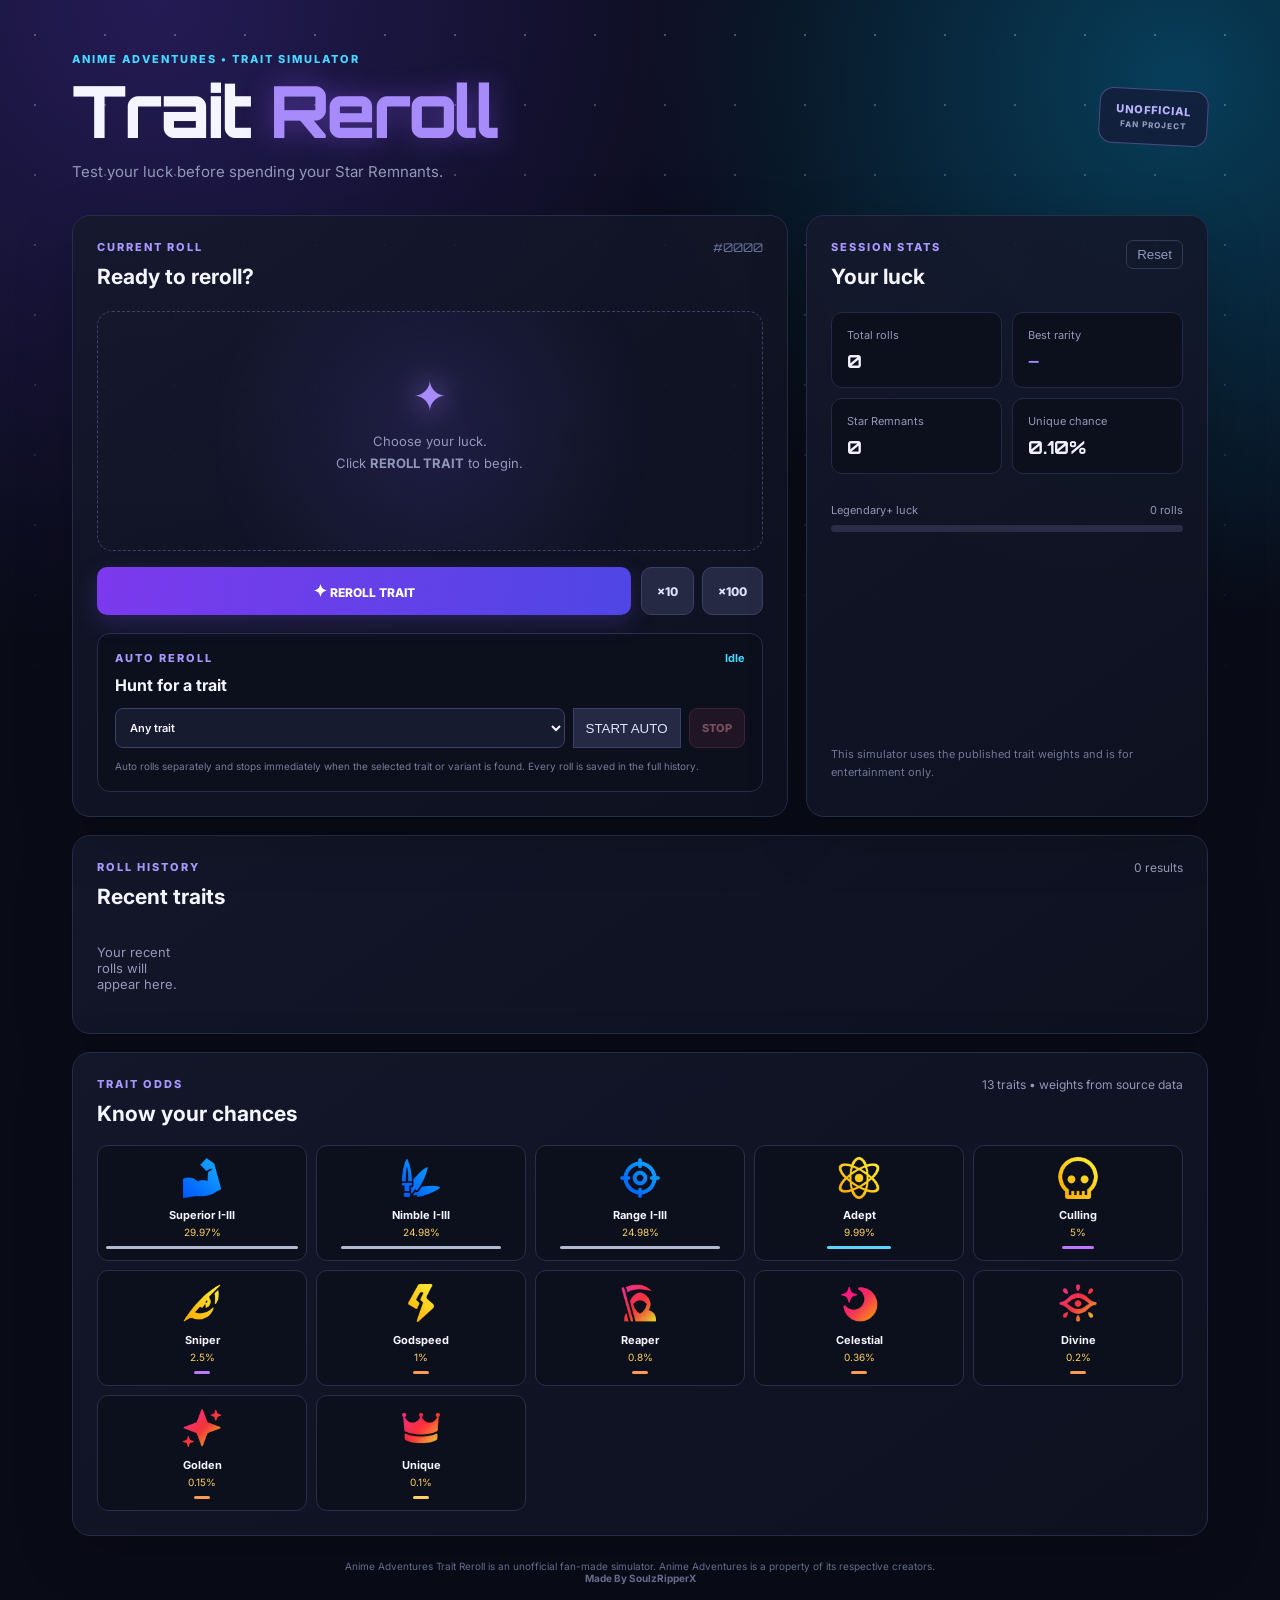
==== traits/index.html @ 4e301a9c "Add Anime Adventures trait reroll simulator under traits" ====
<!doctype html>
<html lang="en">
<head>
  <meta charset="UTF-8" />
  <meta name="viewport" content="width=device-width, initial-scale=1.0" />
  <meta name="theme-color" content="#090b17" />
  <title>Anime Adventures — Trait Reroll</title>
  <link rel="preconnect" href="https://fonts.googleapis.com">
  <link rel="preconnect" href="https://fonts.gstatic.com" crossorigin>
  <link href="https://fonts.googleapis.com/css2?family=Inter:wght@400;500;600;700;800&family=Orbitron:wght@600;800&display=swap" rel="stylesheet">
  <link rel="stylesheet" href="style.css" />
</head>
<body>
  <div class="stars"></div>
  <main class="shell">
    <header class="hero">
      <div>
        <p class="eyebrow">ANIME ADVENTURES • TRAIT SIMULATOR</p>
        <h1>Trait <span>Reroll</span></h1>
        <p class="subtitle">Test your luck before spending your Star Remnants.</p>
      </div>
      <div class="hero-badge">UNOFFICIAL<br><small>FAN PROJECT</small></div>
    </header>

    <section class="dashboard">
      <div class="panel roll-panel">
        <div class="panel-heading">
          <div><p class="kicker">CURRENT ROLL</p><h2 id="resultTitle">Ready to reroll?</h2></div>
          <div class="roll-number" id="rollNumber">#0000</div>
        </div>
        <div class="result-card" id="resultCard">
          <div class="result-placeholder"><div class="dice">✦</div><p>Choose your luck.<br>Click <b>REROLL TRAIT</b> to begin.</p></div>
        </div>
        <div class="controls">
          <button class="primary" id="rollBtn"><span>✦</span> REROLL TRAIT</button>
          <div class="quick-rolls">
            <button class="secondary" data-rolls="10">×10</button>
            <button class="secondary" data-rolls="100">×100</button>
          </div>
        </div>
        <div class="auto-box">
          <div class="panel-heading"><div><p class="kicker">AUTO REROLL</p><h2>Hunt for a trait</h2></div><span class="auto-status" id="autoStatus">Idle</span></div>
          <div class="auto-controls">
            <select id="autoTarget" aria-label="Choose target trait"></select>
            <button class="secondary" id="autoStart">START AUTO</button>
            <button class="stop" id="autoStop" disabled>STOP</button>
          </div>
          <p class="auto-help">Auto rolls separately and stops immediately when the selected trait or variant is found. Every roll is saved in the full history.</p>
        </div>
      </div>

      <div class="panel stats-panel">
        <div class="panel-heading"><div><p class="kicker">SESSION STATS</p><h2>Your luck</h2></div><button class="reset" id="resetBtn">Reset</button></div>
        <div class="stat-grid">
          <div class="stat"><span>Total rolls</span><strong id="totalRolls">0</strong></div>
          <div class="stat"><span>Best rarity</span><strong id="bestRarity">—</strong></div>
          <div class="stat"><span>Star Remnants</span><strong id="remnants">0</strong></div>
          <div class="stat"><span>Unique chance</span><strong>0.10%</strong></div>
        </div>
        <div class="meter-label"><span>Legendary+ luck</span><span id="rareCount">0 rolls</span></div>
        <div class="meter"><div id="rareMeter"></div></div>
        <p class="note">This simulator uses the published trait weights and is for entertainment only.</p>
      </div>
    </section>

    <section class="panel history-panel">
      <div class="panel-heading"><div><p class="kicker">ROLL HISTORY</p><h2>Recent traits</h2></div><span class="history-count" id="historyCount">0 results</span></div>
      <div class="history" id="history"><div class="empty-history">Your recent rolls will appear here.</div></div>
    </section>

    <section class="panel odds-panel">
      <div class="panel-heading"><div><p class="kicker">TRAIT ODDS</p><h2>Know your chances</h2></div><span class="updated">13 traits • weights from source data</span></div>
      <div class="odds-grid" id="oddsGrid"></div>
    </section>

    <footer>Anime Adventures Trait Reroll is an unofficial fan-made simulator. Anime Adventures is a property of its respective creators.<br><strong>Made By SoulzRipperX</strong></footer>
  </main>
  <script src="script.js"></script>
</body>
</html>
---- traits/style.css ----
:root{--bg:#090b17;--panel:#111426;--panel2:#171b30;--line:#272c48;--text:#f4f5ff;--muted:#9298b9;--accent:#8b5cf6;--cyan:#46d8ff;--gold:#ffd166}
*{box-sizing:border-box}body{margin:0;color:var(--text);background:radial-gradient(circle at 12% 0%,#241b55 0,transparent 33%),radial-gradient(circle at 92% 5%,#073e5a 0,transparent 28%),var(--bg);font-family:Inter,system-ui,sans-serif;min-height:100vh}.stars{position:fixed;inset:0;pointer-events:none;opacity:.27;background-image:radial-gradient(#fff 1px,transparent 1px);background-size:70px 70px;mask-image:linear-gradient(to bottom,#000,transparent 80%)}
.shell{position:relative;max-width:1180px;margin:auto;padding:52px 22px 30px}.hero{display:flex;justify-content:space-between;gap:30px;align-items:center;margin-bottom:34px}.eyebrow,.kicker{color:var(--cyan);font-size:11px;font-weight:800;letter-spacing:2px;margin:0 0 10px}.hero h1{font:800 clamp(42px,7vw,72px)/.95 Orbitron,sans-serif;margin:0;letter-spacing:-3px}.hero h1 span{color:#a78bfa;text-shadow:0 0 28px #8b5cf677}.subtitle{color:var(--muted);margin:18px 0 0;font-size:15px}.hero-badge{border:1px solid #4c4a83;color:#b9b2ff;text-align:center;border-radius:14px;padding:13px 16px;font-size:11px;font-weight:800;letter-spacing:1px;background:#171532aa;transform:rotate(3deg)}.hero-badge small{font-size:8px;color:var(--muted)}
.dashboard{display:grid;grid-template-columns:1.28fr .72fr;gap:18px}.panel{background:linear-gradient(145deg,#15192cdd,#0f1221dd);border:1px solid var(--line);border-radius:18px;box-shadow:0 18px 60px #0003;padding:24px}.panel-heading{display:flex;align-items:flex-start;justify-content:space-between;gap:12px}.panel h2{font-size:21px;margin:0}.kicker{color:#a897ff}.roll-number,.history-count,.updated{color:var(--muted);font-size:12px}.roll-number{font-family:Orbitron;color:#6c7399}.result-card{height:240px;border:1px dashed #3d4268;border-radius:15px;margin:22px 0 16px;display:grid;place-items:center;background:radial-gradient(circle,#272354aa,transparent 62%);overflow:hidden}.result-placeholder{text-align:center;color:var(--muted);line-height:1.7;font-size:13px}.dice{color:#a78bfa;font-size:42px;line-height:1;margin-bottom:8px;text-shadow:0 0 30px #a78bfa}.result-content{text-align:center;animation:pop .35s ease-out}.result-icon{width:100px;height:100px;object-fit:contain;filter:drop-shadow(0 12px 22px #0008)}.result-content h3{font:800 27px Orbitron;margin:8px 0 4px}.result-content p{color:var(--muted);font-size:12px;margin:0}.result-content .chance{color:var(--gold);font-weight:700;margin-top:8px}@keyframes pop{from{transform:scale(.65);opacity:0}to{transform:scale(1);opacity:1}}
.controls{display:flex;gap:10px}.controls button{height:48px;border-radius:10px;border:0;font:800 12px Inter;cursor:pointer;transition:.18s}.controls button:hover{transform:translateY(-2px)}.primary{background:linear-gradient(100deg,#7c3aed,#4f46e5);color:white;flex:1;box-shadow:0 8px 22px #6844e544}.primary span{font-size:17px}.quick-rolls{display:flex;gap:8px}.secondary{background:#252943;color:#dfe2ff;padding:0 15px;border:1px solid #3b4165!important}.toggle-row{display:flex;align-items:center;gap:9px;color:#b9bdd5;font-size:12px;margin-top:17px}.toggle-row em{color:#9f8cff;font-style:normal;margin-left:auto}.toggle-row input{display:none}.switch{width:31px;height:18px;border-radius:20px;background:#363b5a;position:relative}.switch:after{content:'';position:absolute;width:12px;height:12px;top:3px;left:3px;border-radius:50%;background:#9da3c1;transition:.2s}.toggle-row input:checked+.switch{background:#7045de}.toggle-row input:checked+.switch:after{left:16px;background:#fff}
.stats-panel{display:flex;flex-direction:column}.reset{background:none;border:1px solid #343957;border-radius:7px;color:var(--muted);padding:6px 10px;cursor:pointer}.stat-grid{display:grid;grid-template-columns:1fr 1fr;gap:10px;margin:23px 0}.stat{padding:15px;background:#0c0f1c;border:1px solid #242945;border-radius:11px}.stat span{display:block;color:var(--muted);font-size:11px;margin-bottom:8px}.stat strong{font:700 18px Orbitron;color:#f3f1ff}.stat:nth-child(2) strong{color:#a78bfa;font-size:14px}.meter-label{display:flex;justify-content:space-between;color:var(--muted);font-size:11px;margin:6px 0 8px}.meter{height:7px;border-radius:10px;background:#292d46;overflow:hidden}.meter div{height:100%;width:0;background:linear-gradient(90deg,#7c3aed,#f43f5e);transition:width .3s}.note{font-size:11px;line-height:1.6;color:#707798;margin-top:auto;padding-top:24px}
.history-panel,.odds-panel{margin-top:18px}.history{display:flex;gap:9px;overflow:auto;padding-top:18px;min-height:79px}.empty-history{color:var(--muted);font-size:13px;padding:17px 0}.history-item{flex:0 0 76px;text-align:center;background:#0c0f1c;border:1px solid #292e4a;border-radius:10px;padding:8px 4px}.history-item img{width:35px;height:35px;object-fit:contain}.history-item div{font-size:10px;font-weight:700;white-space:nowrap;overflow:hidden;text-overflow:ellipsis}.history-item small{font-size:9px;color:var(--muted)}.odds-grid{display:grid;grid-template-columns:repeat(5,1fr);gap:9px;margin-top:19px}.odds-item{position:relative;background:#0c0f1c;border:1px solid #292e4a;border-radius:11px;padding:11px 8px;text-align:center}.odds-item img{width:42px;height:42px;object-fit:contain}.odds-item .name{font-size:11px;font-weight:700;margin-top:5px}.odds-item .pct{font-size:10px;color:var(--gold);margin-top:4px}.odds-item .bar{height:3px;background:var(--rarity);width:var(--width);border-radius:3px;margin:8px auto 0}.odds-item:hover{border-color:#7162cf;transform:translateY(-2px)}footer{text-align:center;color:#656b8d;font-size:10px;margin:24px 0 0}
@media(max-width:760px){.shell{padding-top:30px}.hero{align-items:flex-start}.hero-badge{display:none}.dashboard{grid-template-columns:1fr}.result-card{height:210px}.odds-grid{grid-template-columns:repeat(3,1fr)}.updated{display:none}}@media(max-width:420px){.odds-grid{grid-template-columns:repeat(2,1fr)}.controls{flex-wrap:wrap}.primary{flex-basis:100%}.quick-rolls{width:100%}.secondary{flex:1}}
.history{display:grid;grid-template-columns:repeat(auto-fill,minmax(76px,1fr));gap:9px;padding-top:18px;min-height:79px;max-height:420px;overflow:auto}.history-item{flex:initial}.auto-box{margin-top:18px;padding:17px;border:1px solid #292e4a;border-radius:13px;background:#0c0f1c}.auto-box h2{font-size:16px}.auto-status{color:var(--cyan);font-size:11px;font-weight:700}.auto-controls{display:flex;gap:8px;margin-top:13px}.auto-controls select{min-width:0;flex:1;background:#171b30;color:var(--text);border:1px solid #3a4166;border-radius:8px;padding:0 10px;font:600 11px Inter}.auto-controls button{height:40px;padding:0 12px}.stop{background:#3b1e31;color:#ff9cae;border:1px solid #7a3b54;border-radius:8px;font:800 11px Inter;cursor:pointer}.stop:disabled,.secondary:disabled{opacity:.45;cursor:not-allowed}.auto-help{color:#747b9b;font-size:10px;line-height:1.5;margin:11px 0 0}
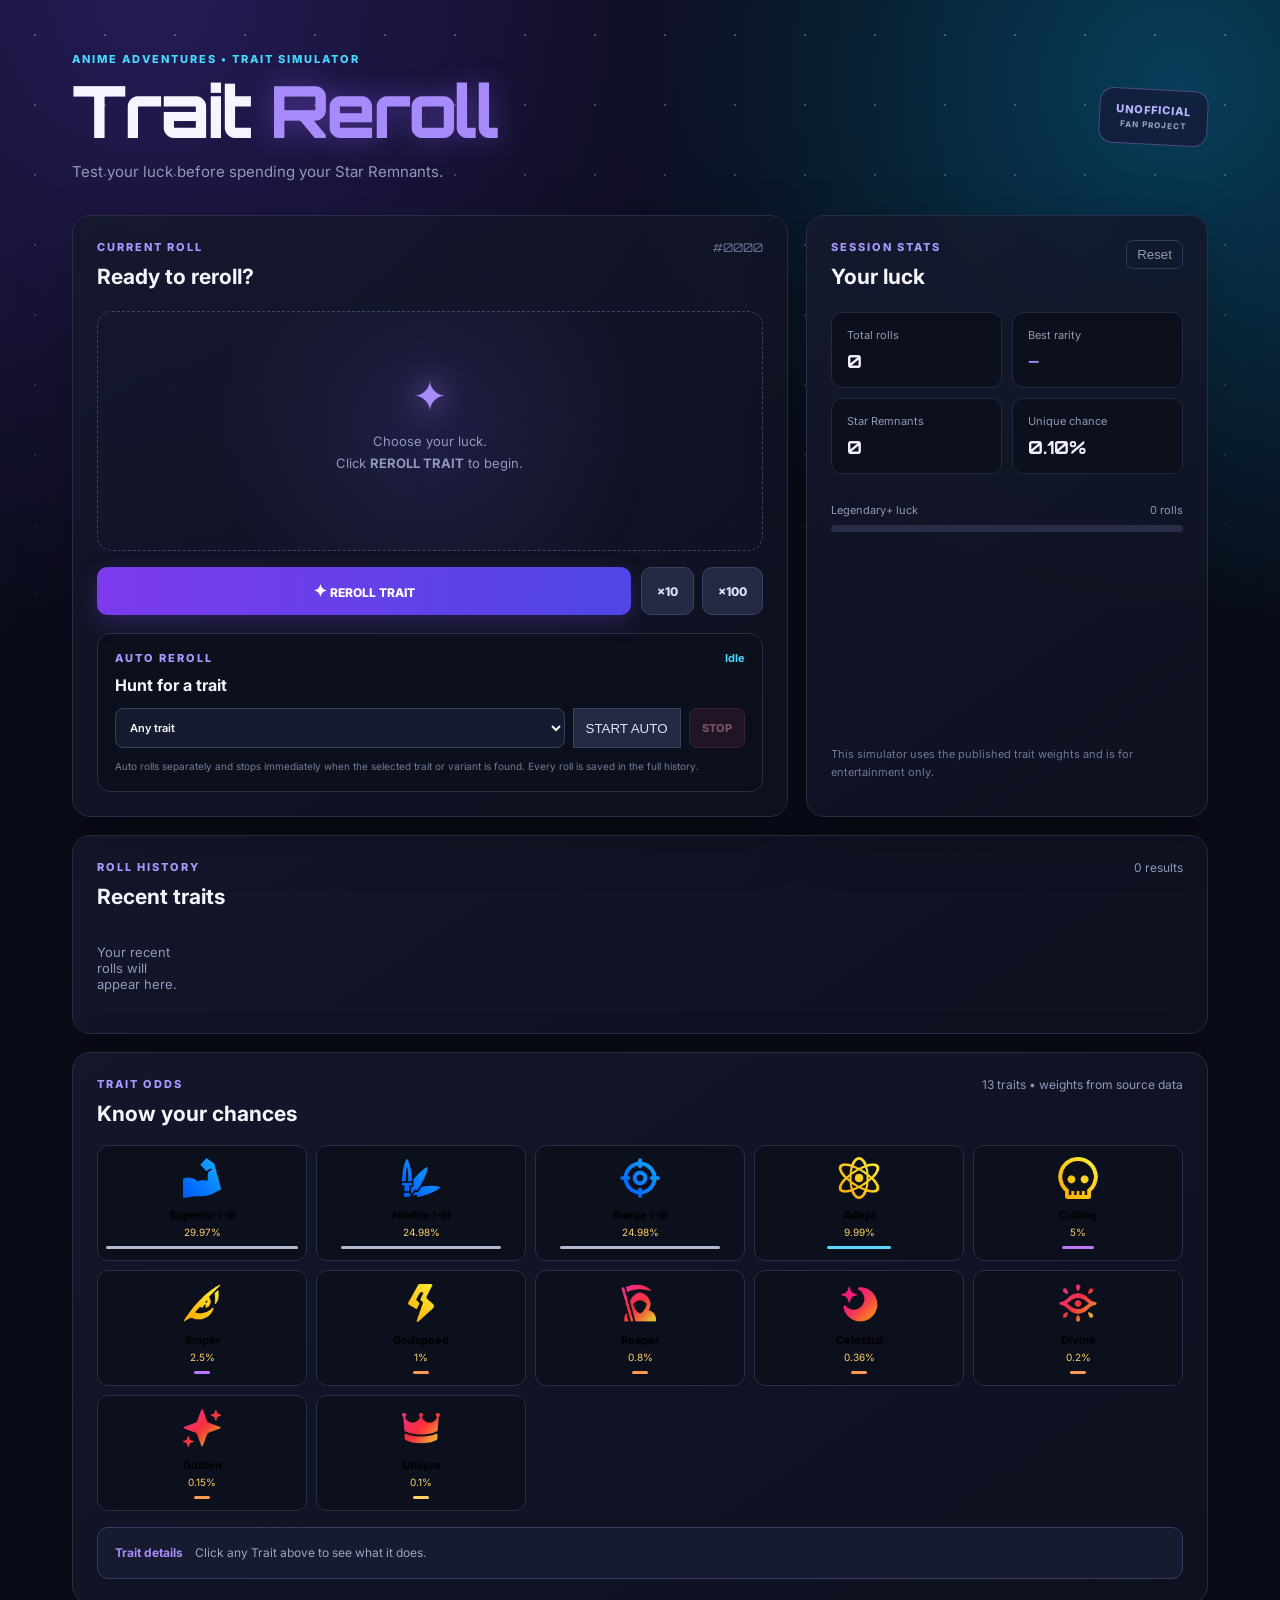
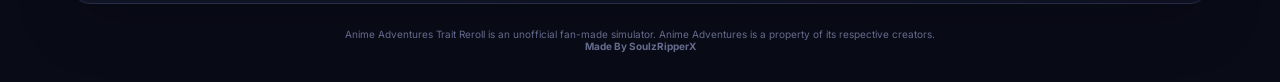
==== commit 3b3e0f4d: "Add clickable trait details and simplify roll result" ====
--- a/traits/index.html
+++ b/traits/index.html
@@ -71,6 +71,7 @@
     <section class="panel odds-panel">
       <div class="panel-heading"><div><p class="kicker">TRAIT ODDS</p><h2>Know your chances</h2></div><span class="updated">13 traits • weights from source data</span></div>
       <div class="odds-grid" id="oddsGrid"></div>
+      <div class="trait-info" id="traitInfo"><strong>Trait details</strong><span>Click any Trait above to see what it does.</span></div>
     </section>
 
     <footer>Anime Adventures Trait Reroll is an unofficial fan-made simulator. Anime Adventures is a property of its respective creators.<br><strong>Made By SoulzRipperX</strong></footer>
--- a/traits/style.css
+++ b/traits/style.css
@@ -7,3 +7,4 @@
 .history-panel,.odds-panel{margin-top:18px}.history{display:flex;gap:9px;overflow:auto;padding-top:18px;min-height:79px}.empty-history{color:var(--muted);font-size:13px;padding:17px 0}.history-item{flex:0 0 76px;text-align:center;background:#0c0f1c;border:1px solid #292e4a;border-radius:10px;padding:8px 4px}.history-item img{width:35px;height:35px;object-fit:contain}.history-item div{font-size:10px;font-weight:700;white-space:nowrap;overflow:hidden;text-overflow:ellipsis}.history-item small{font-size:9px;color:var(--muted)}.odds-grid{display:grid;grid-template-columns:repeat(5,1fr);gap:9px;margin-top:19px}.odds-item{position:relative;background:#0c0f1c;border:1px solid #292e4a;border-radius:11px;padding:11px 8px;text-align:center}.odds-item img{width:42px;height:42px;object-fit:contain}.odds-item .name{font-size:11px;font-weight:700;margin-top:5px}.odds-item .pct{font-size:10px;color:var(--gold);margin-top:4px}.odds-item .bar{height:3px;background:var(--rarity);width:var(--width);border-radius:3px;margin:8px auto 0}.odds-item:hover{border-color:#7162cf;transform:translateY(-2px)}footer{text-align:center;color:#656b8d;font-size:10px;margin:24px 0 0}
 @media(max-width:760px){.shell{padding-top:30px}.hero{align-items:flex-start}.hero-badge{display:none}.dashboard{grid-template-columns:1fr}.result-card{height:210px}.odds-grid{grid-template-columns:repeat(3,1fr)}.updated{display:none}}@media(max-width:420px){.odds-grid{grid-template-columns:repeat(2,1fr)}.controls{flex-wrap:wrap}.primary{flex-basis:100%}.quick-rolls{width:100%}.secondary{flex:1}}
 .history{display:grid;grid-template-columns:repeat(auto-fill,minmax(76px,1fr));gap:9px;padding-top:18px;min-height:79px;max-height:420px;overflow:auto}.history-item{flex:initial}.auto-box{margin-top:18px;padding:17px;border:1px solid #292e4a;border-radius:13px;background:#0c0f1c}.auto-box h2{font-size:16px}.auto-status{color:var(--cyan);font-size:11px;font-weight:700}.auto-controls{display:flex;gap:8px;margin-top:13px}.auto-controls select{min-width:0;flex:1;background:#171b30;color:var(--text);border:1px solid #3a4166;border-radius:8px;padding:0 10px;font:600 11px Inter}.auto-controls button{height:40px;padding:0 12px}.stop{background:#3b1e31;color:#ff9cae;border:1px solid #7a3b54;border-radius:8px;font:800 11px Inter;cursor:pointer}.stop:disabled,.secondary:disabled{opacity:.45;cursor:not-allowed}.auto-help{color:#747b9b;font-size:10px;line-height:1.5;margin:11px 0 0}
+.odds-item{cursor:pointer;font:inherit}.odds-item.selected{border-color:#a78bfa;box-shadow:0 0 0 2px #8b5cf644}.trait-info{display:flex;gap:12px;align-items:flex-start;margin-top:16px;padding:15px 17px;border:1px solid #363c61;border-radius:11px;background:#171b30;color:#c2c7e1;font-size:12px;line-height:1.6}.trait-info strong{color:#a78bfa;white-space:nowrap}.trait-info span{color:#9ca4c4}
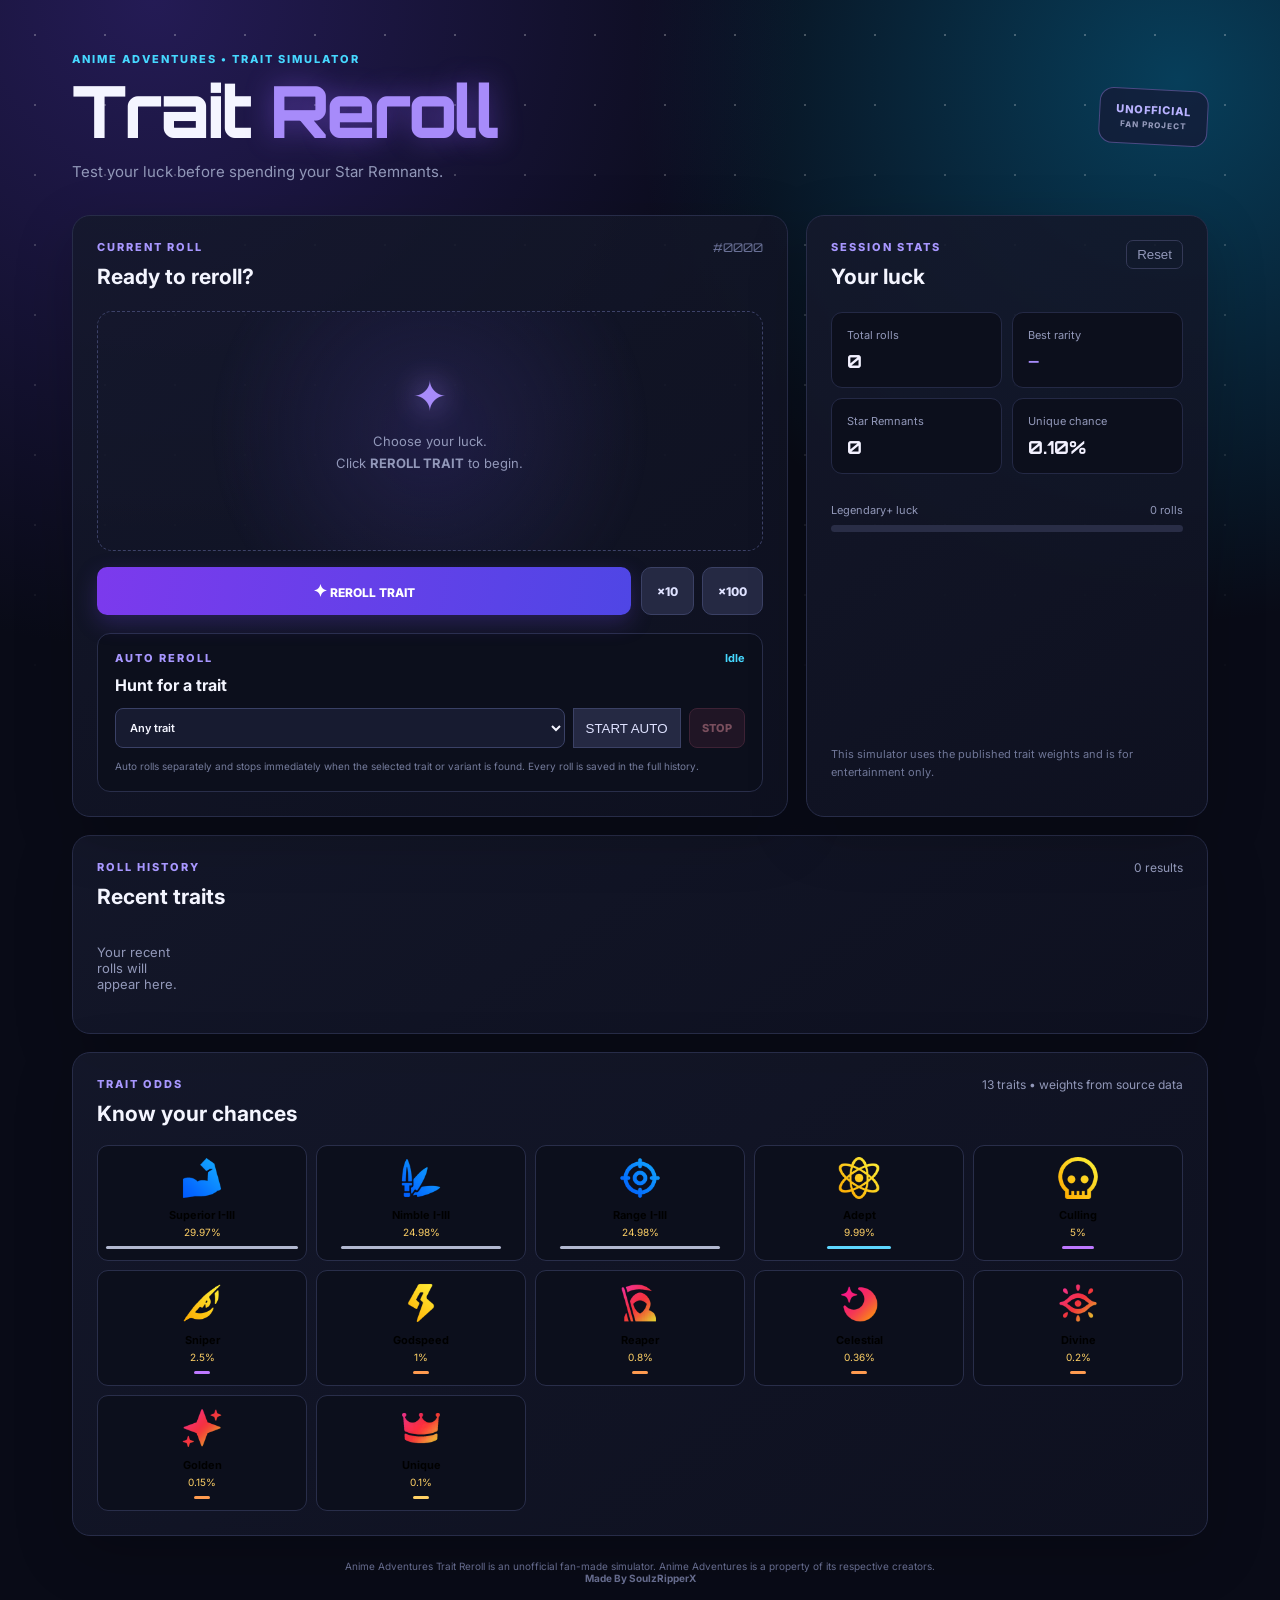
==== commit 5feb8d7a: "Show trait information in modal and simplify auto targets" ====
--- a/traits/index.html
+++ b/traits/index.html
@@ -71,11 +71,11 @@
     <section class="panel odds-panel">
       <div class="panel-heading"><div><p class="kicker">TRAIT ODDS</p><h2>Know your chances</h2></div><span class="updated">13 traits • weights from source data</span></div>
       <div class="odds-grid" id="oddsGrid"></div>
-      <div class="trait-info" id="traitInfo"><strong>Trait details</strong><span>Click any Trait above to see what it does.</span></div>
     </section>
 
     <footer>Anime Adventures Trait Reroll is an unofficial fan-made simulator. Anime Adventures is a property of its respective creators.<br><strong>Made By SoulzRipperX</strong></footer>
   </main>
+  <div class="trait-modal" id="traitModal" hidden><div class="trait-modal-card"><button class="modal-close" id="modalClose" aria-label="Close">×</button><img id="modalIcon" alt=""><p class="kicker">TRAIT INFORMATION</p><h2 id="modalTitle"></h2><p id="modalChance"></p><div id="modalDescription"></div></div></div>
   <script src="script.js"></script>
 </body>
 </html>
--- a/traits/style.css
+++ b/traits/style.css
@@ -7,4 +7,4 @@
 .history-panel,.odds-panel{margin-top:18px}.history{display:flex;gap:9px;overflow:auto;padding-top:18px;min-height:79px}.empty-history{color:var(--muted);font-size:13px;padding:17px 0}.history-item{flex:0 0 76px;text-align:center;background:#0c0f1c;border:1px solid #292e4a;border-radius:10px;padding:8px 4px}.history-item img{width:35px;height:35px;object-fit:contain}.history-item div{font-size:10px;font-weight:700;white-space:nowrap;overflow:hidden;text-overflow:ellipsis}.history-item small{font-size:9px;color:var(--muted)}.odds-grid{display:grid;grid-template-columns:repeat(5,1fr);gap:9px;margin-top:19px}.odds-item{position:relative;background:#0c0f1c;border:1px solid #292e4a;border-radius:11px;padding:11px 8px;text-align:center}.odds-item img{width:42px;height:42px;object-fit:contain}.odds-item .name{font-size:11px;font-weight:700;margin-top:5px}.odds-item .pct{font-size:10px;color:var(--gold);margin-top:4px}.odds-item .bar{height:3px;background:var(--rarity);width:var(--width);border-radius:3px;margin:8px auto 0}.odds-item:hover{border-color:#7162cf;transform:translateY(-2px)}footer{text-align:center;color:#656b8d;font-size:10px;margin:24px 0 0}
 @media(max-width:760px){.shell{padding-top:30px}.hero{align-items:flex-start}.hero-badge{display:none}.dashboard{grid-template-columns:1fr}.result-card{height:210px}.odds-grid{grid-template-columns:repeat(3,1fr)}.updated{display:none}}@media(max-width:420px){.odds-grid{grid-template-columns:repeat(2,1fr)}.controls{flex-wrap:wrap}.primary{flex-basis:100%}.quick-rolls{width:100%}.secondary{flex:1}}
 .history{display:grid;grid-template-columns:repeat(auto-fill,minmax(76px,1fr));gap:9px;padding-top:18px;min-height:79px;max-height:420px;overflow:auto}.history-item{flex:initial}.auto-box{margin-top:18px;padding:17px;border:1px solid #292e4a;border-radius:13px;background:#0c0f1c}.auto-box h2{font-size:16px}.auto-status{color:var(--cyan);font-size:11px;font-weight:700}.auto-controls{display:flex;gap:8px;margin-top:13px}.auto-controls select{min-width:0;flex:1;background:#171b30;color:var(--text);border:1px solid #3a4166;border-radius:8px;padding:0 10px;font:600 11px Inter}.auto-controls button{height:40px;padding:0 12px}.stop{background:#3b1e31;color:#ff9cae;border:1px solid #7a3b54;border-radius:8px;font:800 11px Inter;cursor:pointer}.stop:disabled,.secondary:disabled{opacity:.45;cursor:not-allowed}.auto-help{color:#747b9b;font-size:10px;line-height:1.5;margin:11px 0 0}
-.odds-item{cursor:pointer;font:inherit}.odds-item.selected{border-color:#a78bfa;box-shadow:0 0 0 2px #8b5cf644}.trait-info{display:flex;gap:12px;align-items:flex-start;margin-top:16px;padding:15px 17px;border:1px solid #363c61;border-radius:11px;background:#171b30;color:#c2c7e1;font-size:12px;line-height:1.6}.trait-info strong{color:#a78bfa;white-space:nowrap}.trait-info span{color:#9ca4c4}
+.odds-item{cursor:pointer;font:inherit}.odds-item.selected{border-color:#a78bfa;box-shadow:0 0 0 2px #8b5cf644}.trait-modal{position:fixed;inset:0;z-index:20;display:grid;place-items:center;padding:20px;background:#050711bb;backdrop-filter:blur(8px)}.trait-modal[hidden]{display:none}.trait-modal-card{position:relative;width:min(440px,100%);padding:30px 26px 26px;text-align:center;background:linear-gradient(145deg,#1b1f3bdd,#101326f5);border:1px solid #55558c;border-radius:18px;box-shadow:0 25px 80px #000b}.trait-modal-card img{width:86px;height:86px;object-fit:contain;filter:drop-shadow(0 10px 18px #0008)}.trait-modal-card h2{margin:5px 0 8px;font-size:25px}.trait-modal-card #modalChance{color:var(--gold);font-weight:700;font-size:12px}.trait-modal-card #modalDescription{margin-top:15px;color:#c9cde4;font-size:13px;line-height:1.8}.modal-close{position:absolute;top:10px;right:13px;width:30px;height:30px;border:0;border-radius:50%;background:#2b2f4a;color:#e9eaff;font-size:22px;line-height:1;cursor:pointer}.modal-close:hover{background:#5b3ca8}
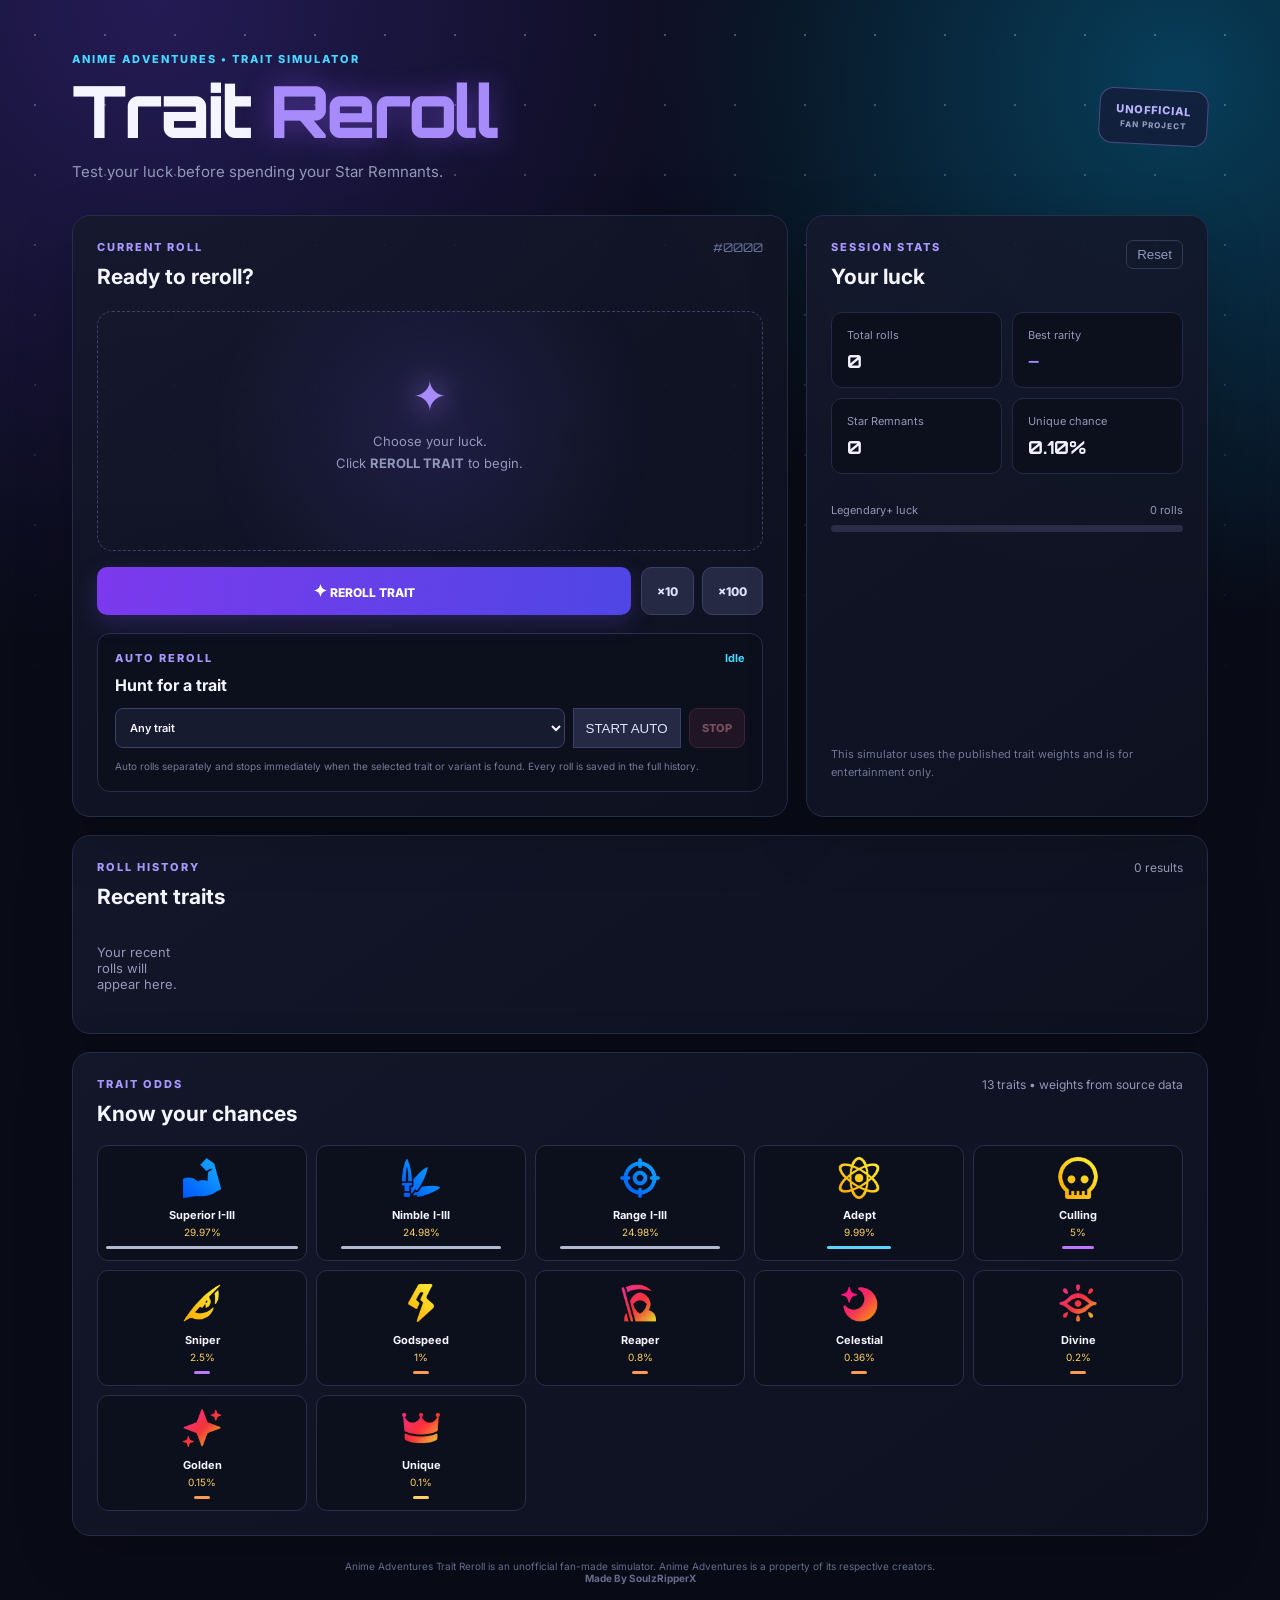
==== commit e583a0e1: "Fix trait odds text contrast" ====
--- a/traits/index.html
+++ b/traits/index.html
@@ -9,6 +9,7 @@
   <link rel="preconnect" href="https://fonts.gstatic.com" crossorigin>
   <link href="https://fonts.googleapis.com/css2?family=Inter:wght@400;500;600;700;800&family=Orbitron:wght@600;800&display=swap" rel="stylesheet">
   <link rel="stylesheet" href="style.css" />
+  <link rel="stylesheet" href="fix.css" />
 </head>
 <body>
   <div class="stars"></div>
--- a/traits/fix.css
+++ b/traits/fix.css
@@ -0,0 +1 @@
+.odds-item{color:var(--text)}
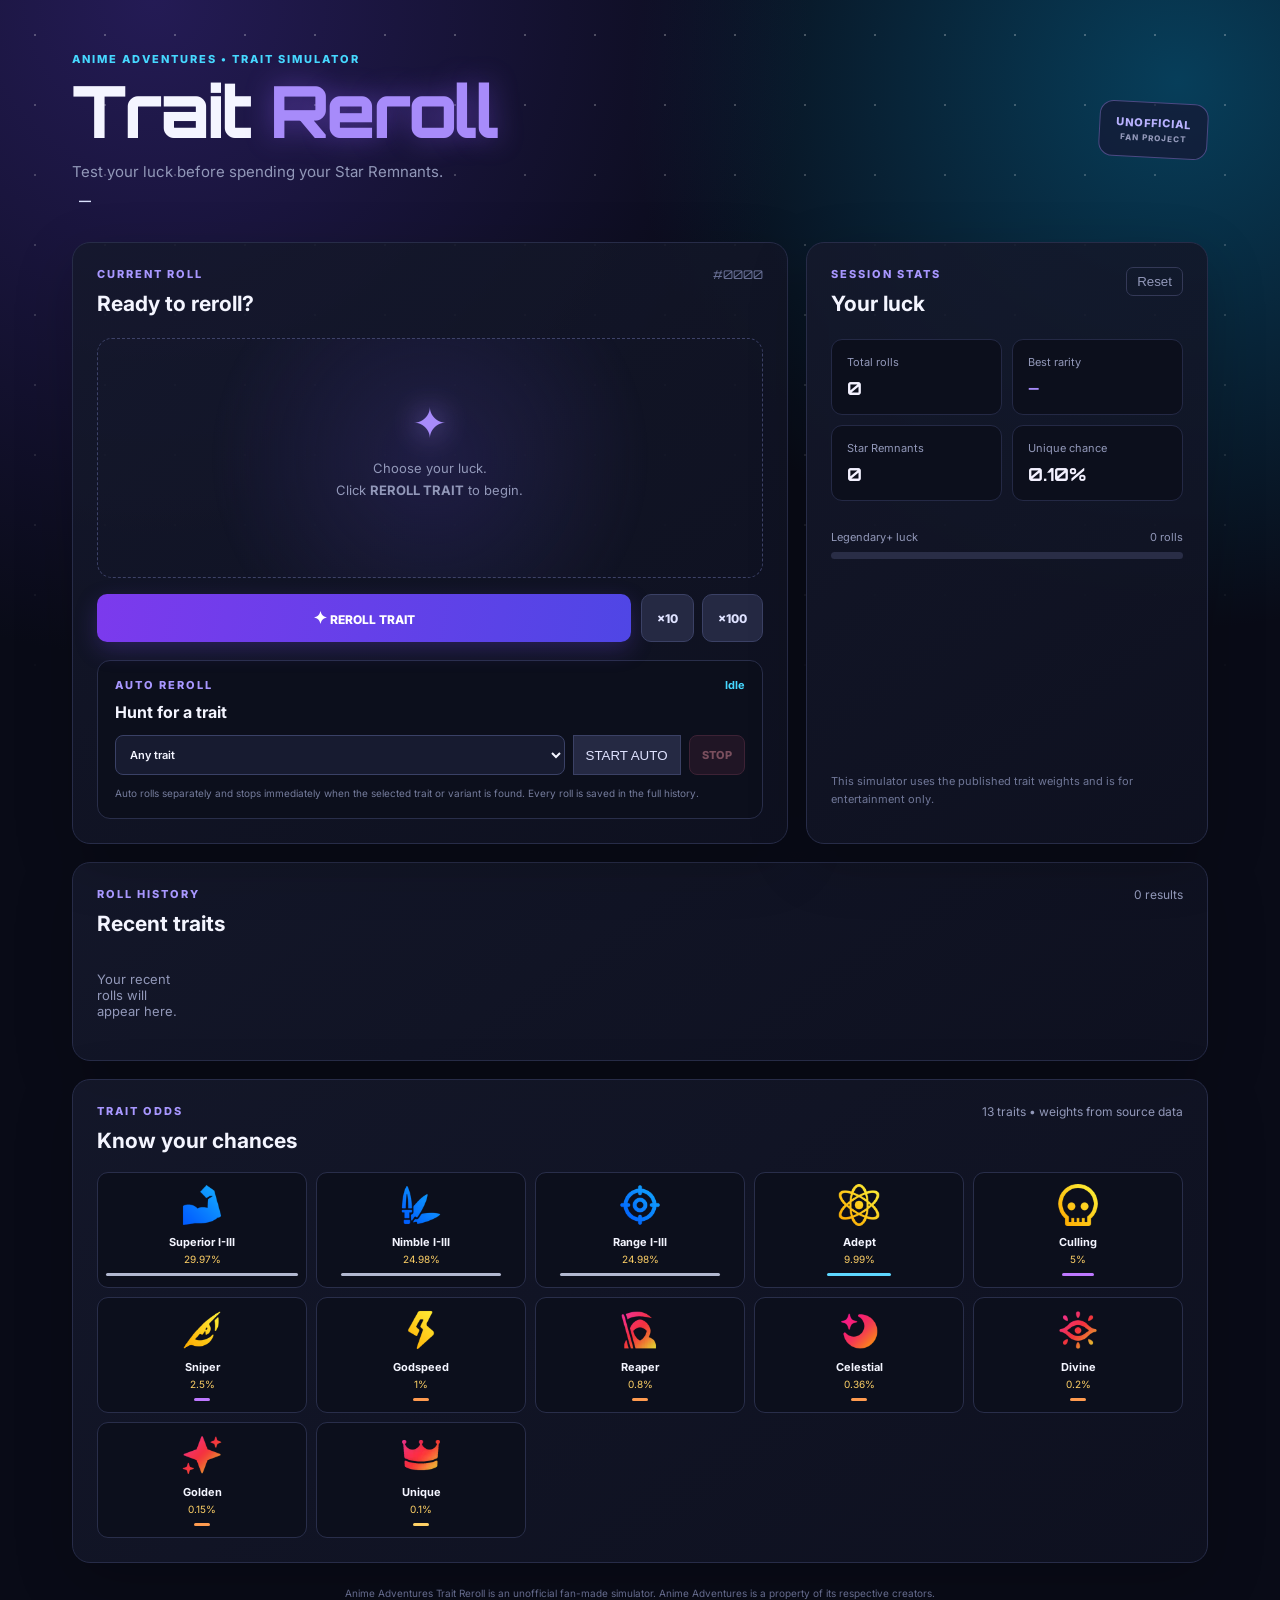
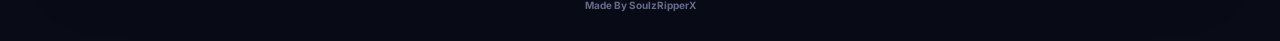
==== commit 9808f651: "Add visitor counters to home and trait websites" ====
--- a/traits/index.html
+++ b/traits/index.html
@@ -19,6 +19,7 @@
         <p class="eyebrow">ANIME ADVENTURES • TRAIT SIMULATOR</p>
         <h1>Trait <span>Reroll</span></h1>
         <p class="subtitle">Test your luck before spending your Star Remnants.</p>
+        <span class="visitor-counter" data-counter-key="anime-adventures-traits" aria-label="Trait website visits"><i class="ri-eye-line"></i><span data-count>—</span></span>
       </div>
       <div class="hero-badge">UNOFFICIAL<br><small>FAN PROJECT</small></div>
     </header>
@@ -78,5 +79,6 @@
   </main>
   <div class="trait-modal" id="traitModal" hidden><div class="trait-modal-card"><button class="modal-close" id="modalClose" aria-label="Close">×</button><img id="modalIcon" alt=""><p class="kicker">TRAIT INFORMATION</p><h2 id="modalTitle"></h2><p id="modalChance"></p><div id="modalDescription"></div></div></div>
   <script src="script.js"></script>
+  <script src="../views.js" data-counter-key="anime-adventures-traits"></script>
 </body>
 </html>
--- a/traits/fix.css
+++ b/traits/fix.css
@@ -1 +1,2 @@
 .odds-item{color:var(--text)}
+.visitor-counter{display:inline-flex;align-items:center;gap:7px;margin-top:12px;color:#dce3ff;font-size:12px;font-weight:700}.visitor-counter i{font-size:16px;color:#fff}
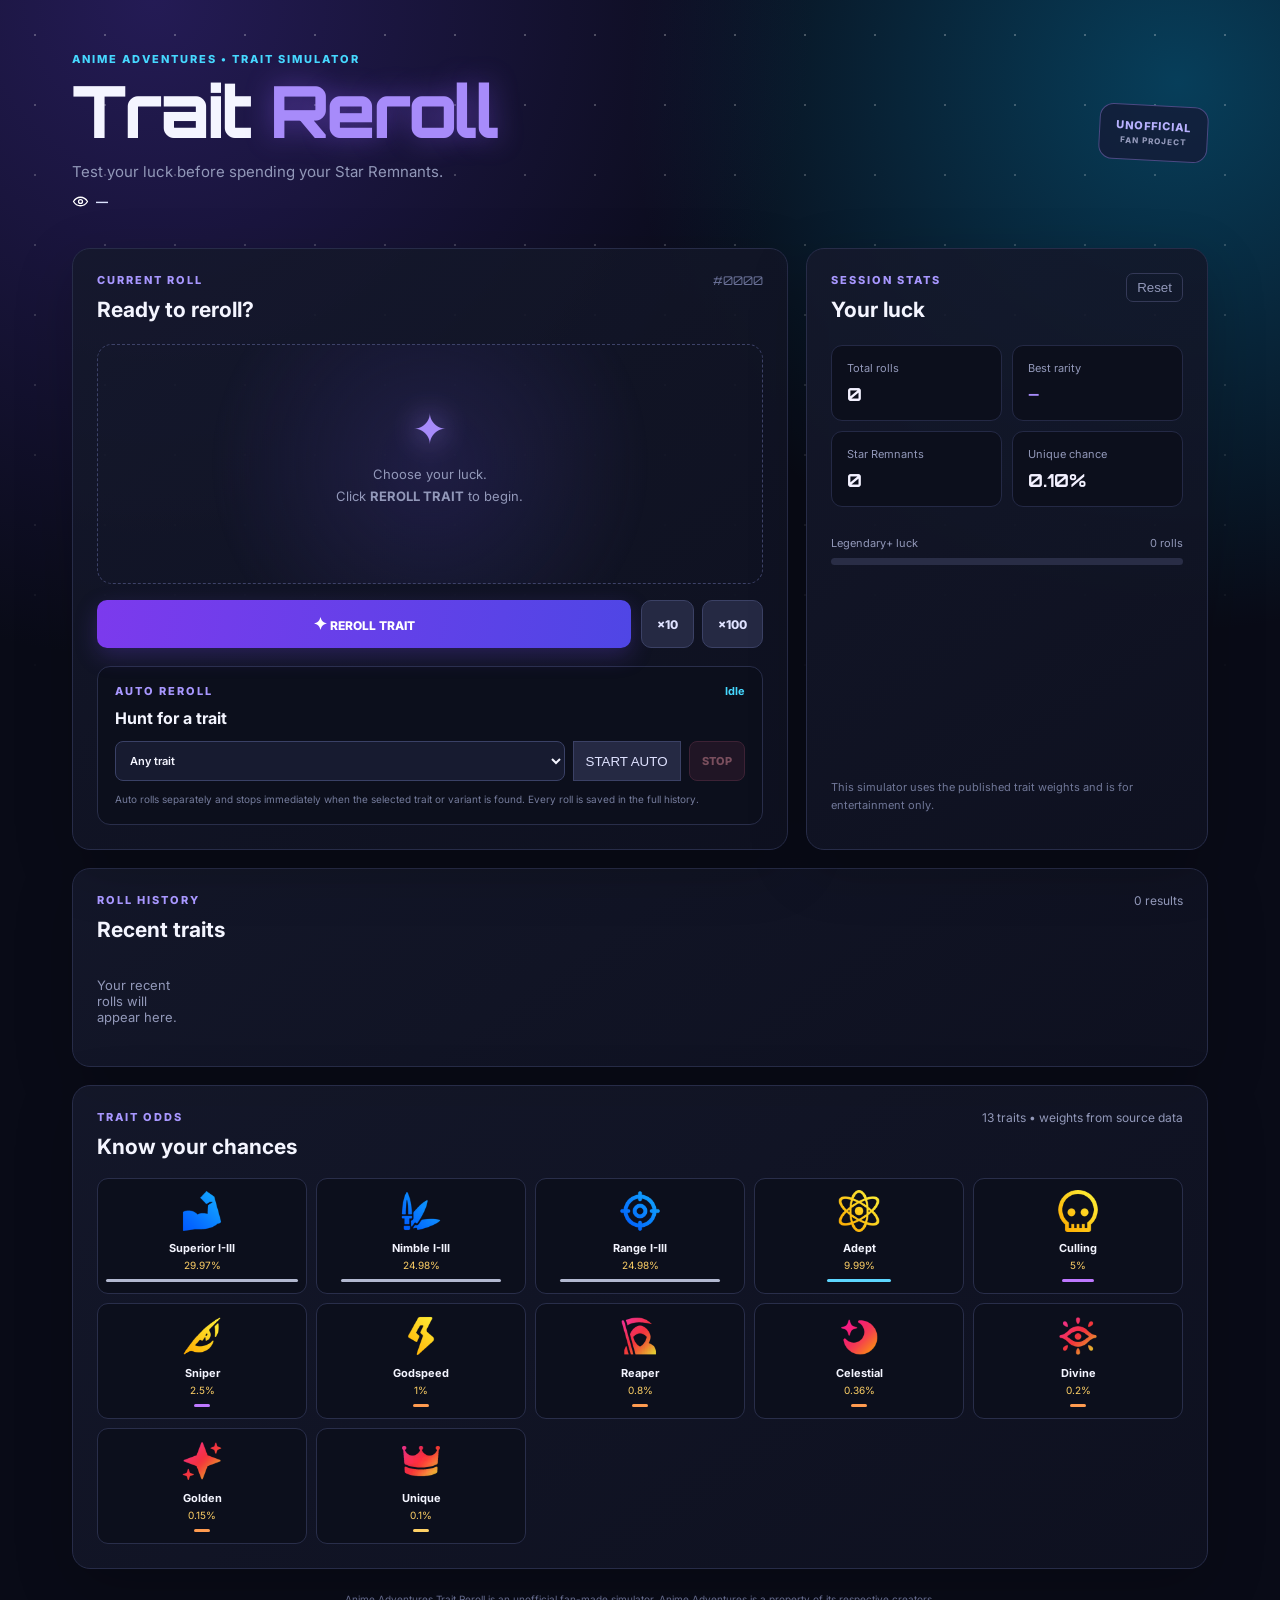
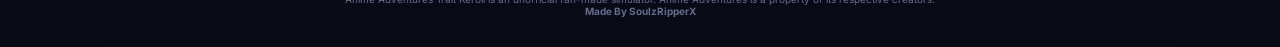
==== commit 6ab377d8: "Use inline eye icon for visitor counters" ====
--- a/traits/index.html
+++ b/traits/index.html
@@ -19,7 +19,7 @@
         <p class="eyebrow">ANIME ADVENTURES • TRAIT SIMULATOR</p>
         <h1>Trait <span>Reroll</span></h1>
         <p class="subtitle">Test your luck before spending your Star Remnants.</p>
-        <span class="visitor-counter" data-counter-key="anime-adventures-traits" aria-label="Trait website visits"><i class="ri-eye-line"></i><span data-count>—</span></span>
+        <span class="visitor-counter" data-counter-key="anime-adventures-traits" aria-label="Trait website visits"><svg class="visitor-eye" viewBox="0 0 24 24" aria-hidden="true"><path d="M2.1 12s3.6-6 9.9-6 9.9 6 9.9 6-3.6 6-9.9 6-9.9-6-9.9-6Z"/><circle cx="12" cy="12" r="2.8"/></svg><span data-count>—</span></span>
       </div>
       <div class="hero-badge">UNOFFICIAL<br><small>FAN PROJECT</small></div>
     </header>
--- a/traits/fix.css
+++ b/traits/fix.css
@@ -1,2 +1,2 @@
 .odds-item{color:var(--text)}
-.visitor-counter{display:inline-flex;align-items:center;gap:7px;margin-top:12px;color:#dce3ff;font-size:12px;font-weight:700}.visitor-counter i{font-size:16px;color:#fff}
+.visitor-counter{display:inline-flex;align-items:center;gap:7px;margin-top:12px;color:#dce3ff;font-size:12px;font-weight:700}.visitor-eye{width:17px;height:17px;fill:none;stroke:#fff;stroke-width:1.8;stroke-linecap:round;stroke-linejoin:round}
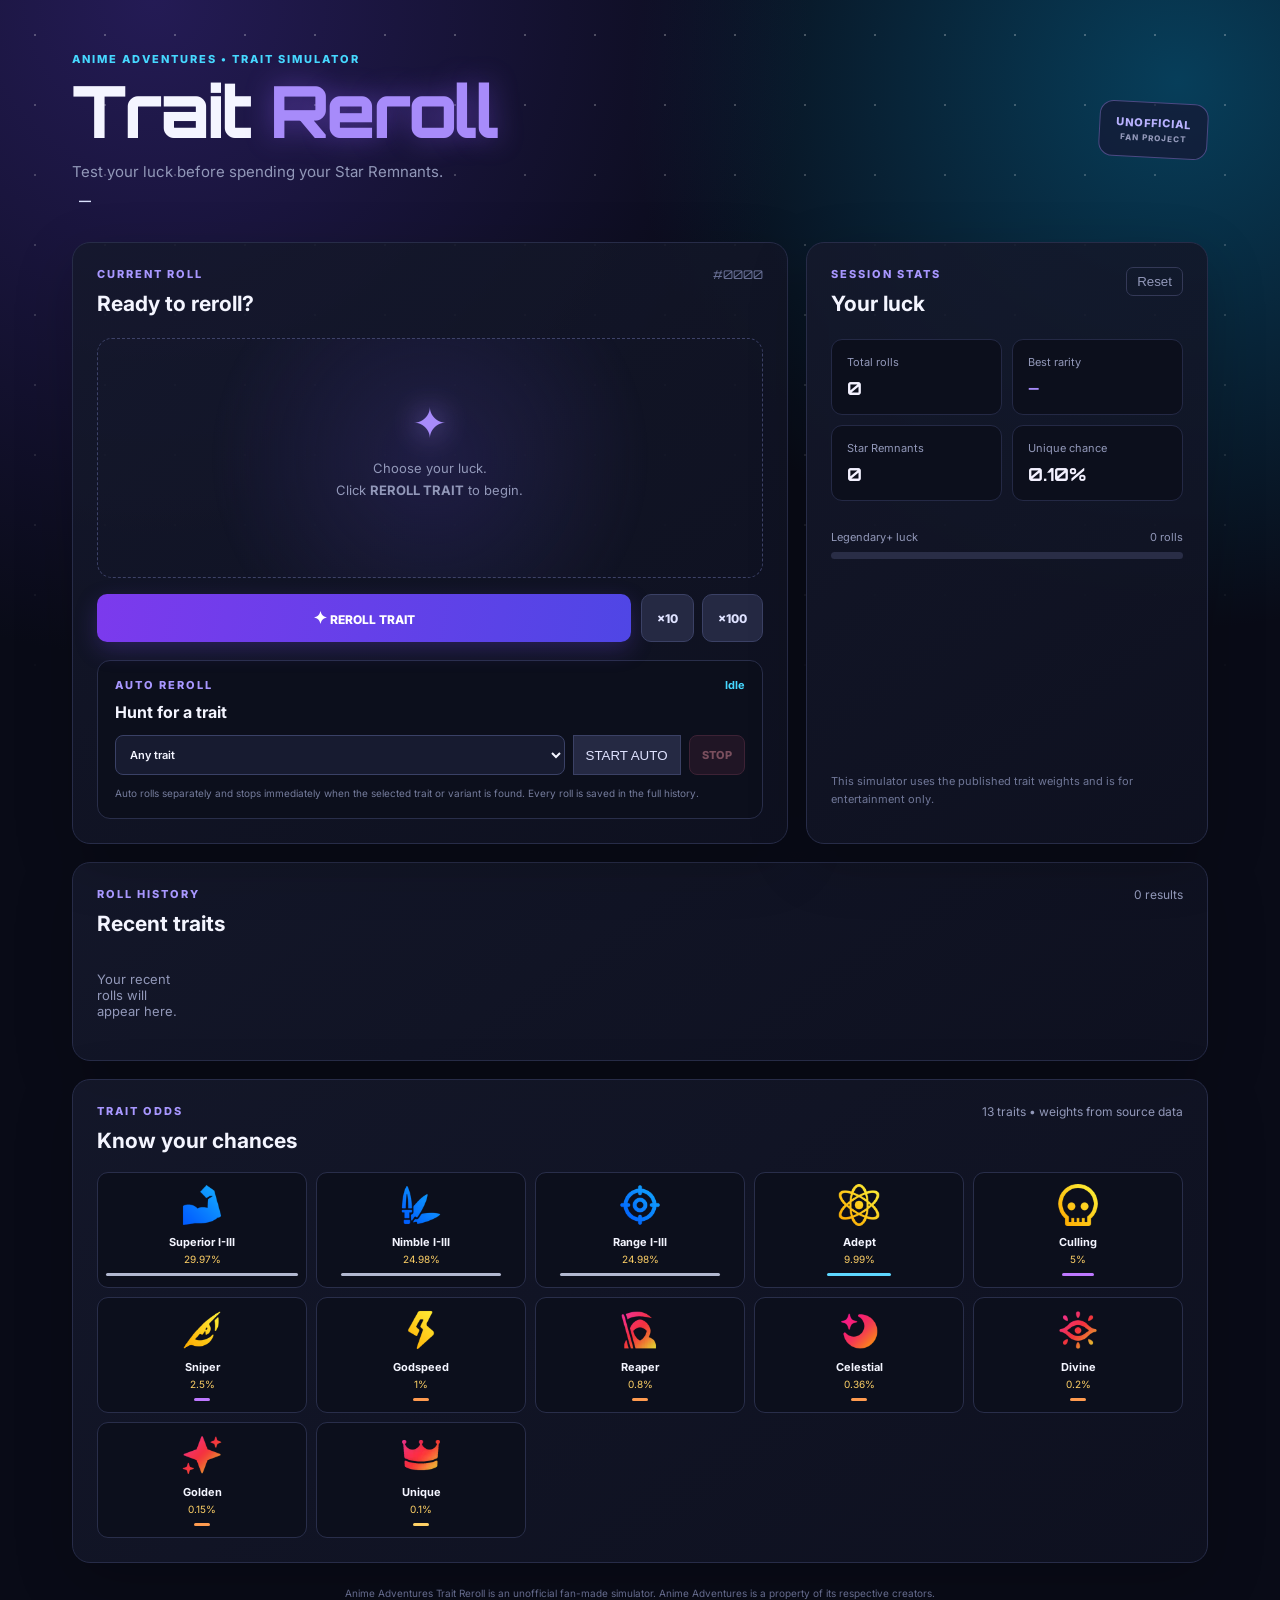
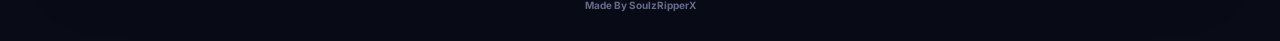
==== commit c7fef836: "Size inline visitor eye icon" ====
--- a/traits/index.html
+++ b/traits/index.html
@@ -19,7 +19,7 @@
         <p class="eyebrow">ANIME ADVENTURES • TRAIT SIMULATOR</p>
         <h1>Trait <span>Reroll</span></h1>
         <p class="subtitle">Test your luck before spending your Star Remnants.</p>
-        <span class="visitor-counter" data-counter-key="anime-adventures-traits" aria-label="Trait website visits"><svg class="visitor-eye" viewBox="0 0 24 24" aria-hidden="true"><path d="M2.1 12s3.6-6 9.9-6 9.9 6 9.9 6-3.6 6-9.9 6-9.9-6-9.9-6Z"/><circle cx="12" cy="12" r="2.8"/></svg><span data-count>—</span></span>
+        <span class="visitor-counter" data-counter-key="anime-adventures-traits" aria-label="Trait website visits"><i class="ri-eye-line"></i><span data-count>—</span></span>
       </div>
       <div class="hero-badge">UNOFFICIAL<br><small>FAN PROJECT</small></div>
     </header>
--- a/traits/fix.css
+++ b/traits/fix.css
@@ -1,2 +1,2 @@
 .odds-item{color:var(--text)}
-.visitor-counter{display:inline-flex;align-items:center;gap:7px;margin-top:12px;color:#dce3ff;font-size:12px;font-weight:700}.visitor-eye{width:17px;height:17px;fill:none;stroke:#fff;stroke-width:1.8;stroke-linecap:round;stroke-linejoin:round}
+.visitor-counter{display:inline-flex;align-items:center;gap:7px;margin-top:12px;color:#dce3ff;font-size:12px;font-weight:700}.visitor-counter i{font-size:16px;color:#fff}
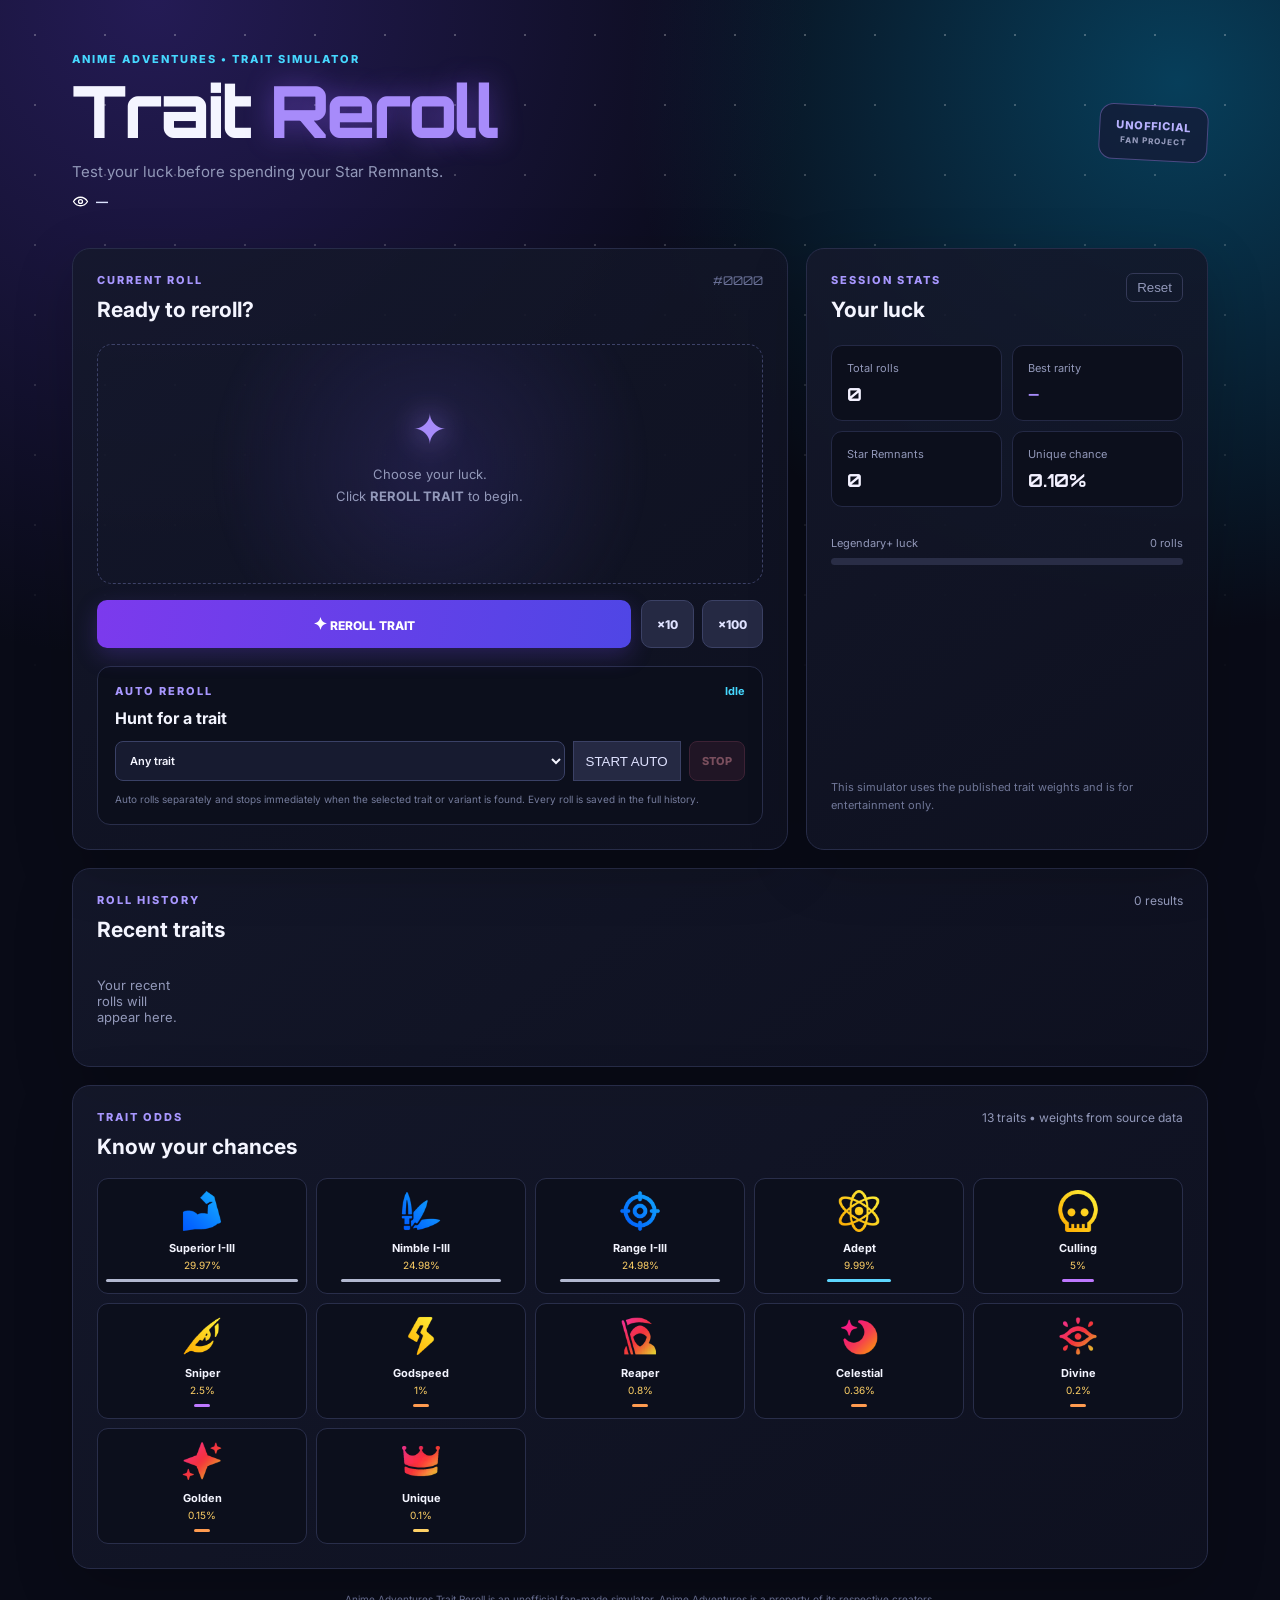
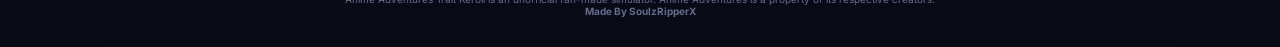
==== commit 933737e6: "Use inline eye icon on trait counter" ====
--- a/traits/index.html
+++ b/traits/index.html
@@ -19,7 +19,7 @@
         <p class="eyebrow">ANIME ADVENTURES • TRAIT SIMULATOR</p>
         <h1>Trait <span>Reroll</span></h1>
         <p class="subtitle">Test your luck before spending your Star Remnants.</p>
-        <span class="visitor-counter" data-counter-key="anime-adventures-traits" aria-label="Trait website visits"><i class="ri-eye-line"></i><span data-count>—</span></span>
+        <span class="visitor-counter" data-counter-key="anime-adventures-traits" aria-label="Trait website visits"><svg class="visitor-eye" viewBox="0 0 24 24" aria-hidden="true"><path d="M2.1 12s3.6-6 9.9-6 9.9 6 9.9 6-3.6 6-9.9 6-9.9-6-9.9-6Z"/><circle cx="12" cy="12" r="2.8"/></svg><span data-count>—</span></span>
       </div>
       <div class="hero-badge">UNOFFICIAL<br><small>FAN PROJECT</small></div>
     </header>
--- a/traits/fix.css
+++ b/traits/fix.css
@@ -1,2 +1,2 @@
 .odds-item{color:var(--text)}
-.visitor-counter{display:inline-flex;align-items:center;gap:7px;margin-top:12px;color:#dce3ff;font-size:12px;font-weight:700}.visitor-counter i{font-size:16px;color:#fff}
+.visitor-counter{display:inline-flex;align-items:center;gap:7px;margin-top:12px;color:#dce3ff;font-size:12px;font-weight:700}.visitor-eye{width:17px;height:17px;fill:none;stroke:#fff;stroke-width:1.8;stroke-linecap:round;stroke-linejoin:round}
